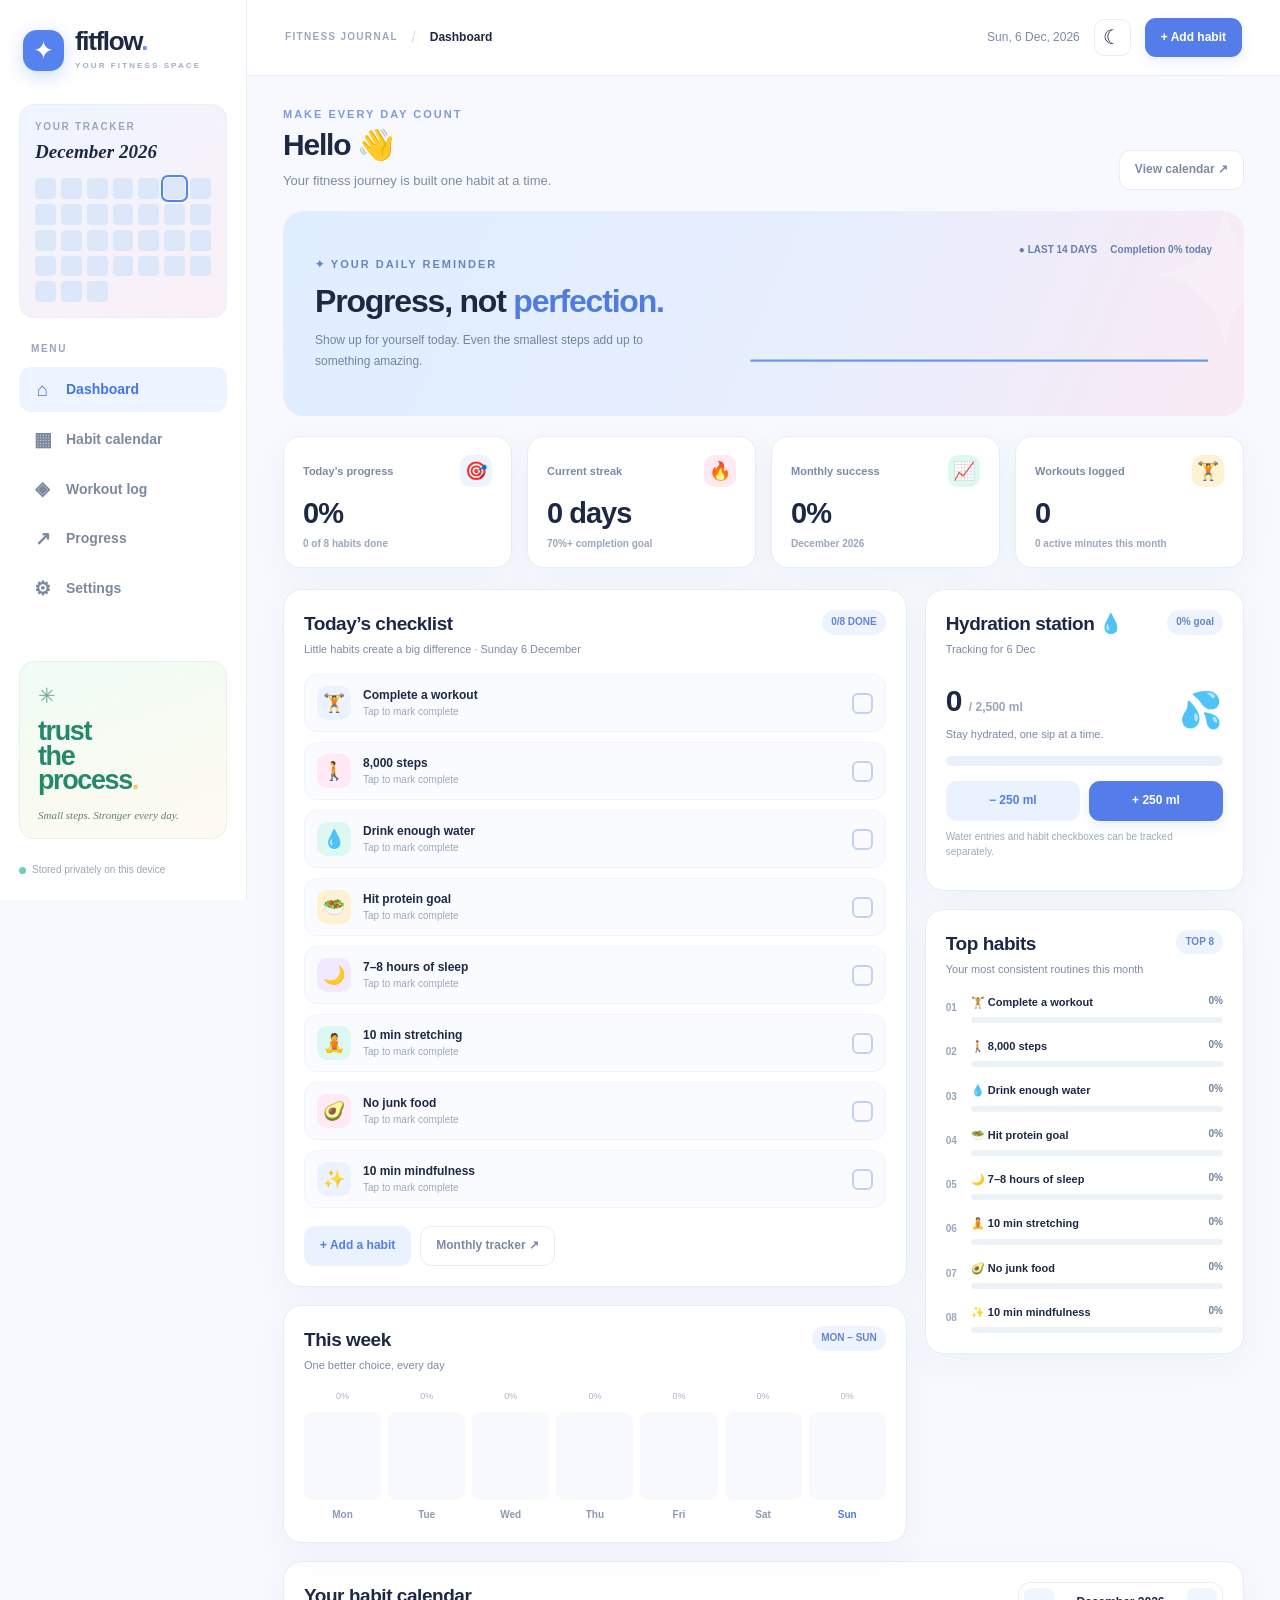
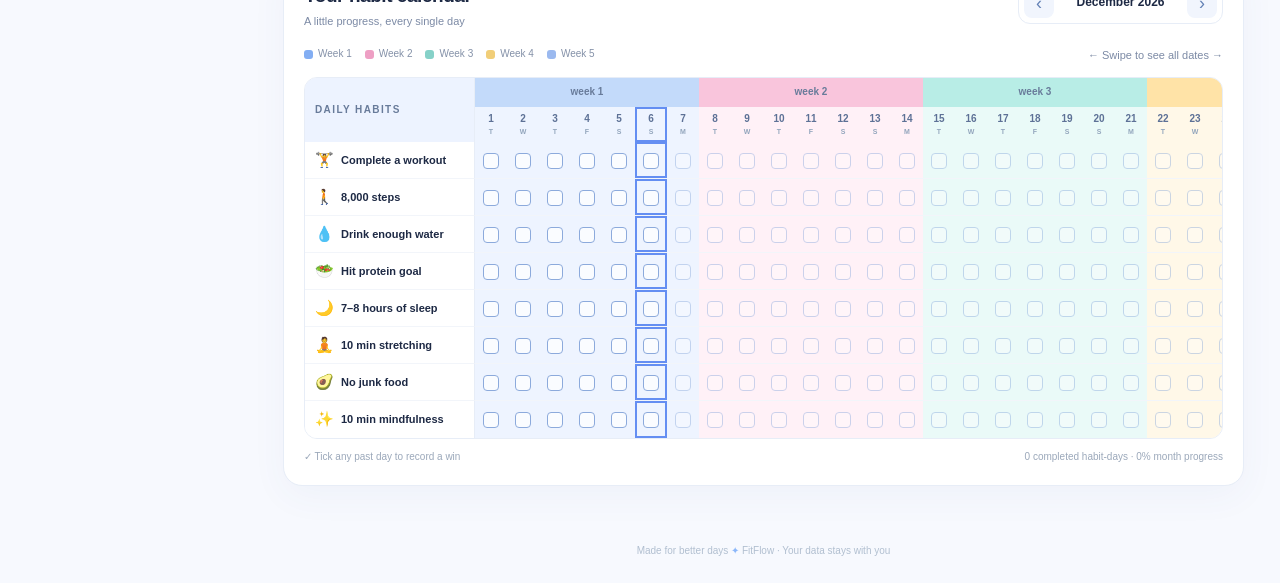
==== index.html @ 436bf13a "data 1" ====
<!doctype html>
<html lang="en">
<head>
  <meta charset="utf-8">
  <meta name="viewport" content="width=device-width, initial-scale=1, viewport-fit=cover">
  <meta name="theme-color" content="#edf4ff">
  <meta name="apple-mobile-web-app-capable" content="yes">
  <meta name="apple-mobile-web-app-status-bar-style" content="default">
  <meta name="apple-mobile-web-app-title" content="FitFlow">
  <meta name="description" content="An offline-friendly fitness, habits, water and workout tracker.">
  <link rel="manifest" href="manifest.webmanifest">
  <link rel="icon" type="image/png" href="icons/icon-192.png">
  <link rel="apple-touch-icon" href="icons/icon-192.png">
  <link rel="stylesheet" href="styles.css">
  <title>FitFlow — Your Fitness Dashboard</title>
</head>
<body>
  <div class="app-shell">
    <aside class="sidebar" id="sidebar">
      <div class="brand-wrap">
        <div class="brand-mark" aria-hidden="true">✦</div>
        <div><div class="brand-title">fitflow<span>.</span></div><div class="brand-sub">YOUR FITNESS SPACE</div></div>
      </div>
      <div class="sidebar-month">
        <div class="sidebar-month-label">YOUR TRACKER</div>
        <strong id="sidebarMonth">November 2026</strong>
        <div class="tiny-month" id="sidebarMonthGrid"></div>
      </div>
      <div class="side-section-label">MENU</div>
      <nav class="side-nav" aria-label="Main navigation">
        <button class="nav-link active" data-nav="today" type="button"><span class="nav-glyph">⌂</span><span>Dashboard</span></button>
        <button class="nav-link" data-nav="habits" type="button"><span class="nav-glyph">▦</span><span>Habit calendar</span></button>
        <button class="nav-link" data-nav="workouts" type="button"><span class="nav-glyph">◈</span><span>Workout log</span></button>
        <button class="nav-link" data-nav="progress" type="button"><span class="nav-glyph">↗</span><span>Progress</span></button>
        <button class="nav-link" data-nav="settings" type="button"><span class="nav-glyph">⚙</span><span>Settings</span></button>
      </nav>
      <div class="side-spacer"></div>
      <div class="quote-card"><span class="quote-star">✳</span><div>trust<br>the<br>process<span>.</span></div><p>Small steps. Stronger every day.</p></div>
      <div class="sidebar-foot"><span class="online-dot"></span> Stored privately on this device</div>
    </aside>

    <div class="main-shell">
      <header class="topbar">
        <div class="topbar-left"><span class="crumb">FITNESS JOURNAL</span><span class="crumb-divider">/</span><strong id="pageCrumb">Dashboard</strong></div>
        <div class="topbar-right"><span class="topbar-date" id="todayLabel"></span><button id="themeButton" type="button" class="icon-button" aria-label="Toggle dark mode" title="Dark mode">☾</button><button type="button" class="btn btn-primary top-add" data-open-habit>+ Add habit</button></div>
      </header>
      <main id="pageRoot" class="page-root" aria-live="polite"></main>
      <footer class="footer">Made for better days <span>✦</span> FitFlow · Your data stays with you</footer>
    </div>
  </div>
  <nav class="bottom-nav" aria-label="Mobile navigation">
    <button data-nav="today" class="bottom-link active" type="button"><span>⌂</span>Today</button>
    <button data-nav="habits" class="bottom-link" type="button"><span>▦</span>Habits</button>
    <button data-nav="workouts" class="bottom-link" type="button"><span>◈</span>Workout</button>
    <button data-nav="progress" class="bottom-link" type="button"><span>↗</span>Progress</button>
    <button data-nav="settings" class="bottom-link" type="button"><span>⚙</span>Settings</button>
  </nav>
  <div class="toast" id="toast" role="status" aria-live="polite"></div>
  <dialog id="habitDialog" class="app-dialog">
    <form id="habitForm" class="dialog-body">
      <div class="dialog-head"><div><span class="eyebrow">PERSONALIZE YOUR ROUTINE</span><h2 id="habitDialogTitle">New habit</h2></div><button type="button" class="x-button" data-close-dialog aria-label="Close">×</button></div>
      <input type="hidden" id="habitId">
      <label class="field-label" for="habitName">Habit name</label><input class="field-input" id="habitName" placeholder="e.g. 10,000 steps" maxlength="45" required>
      <label class="field-label" for="habitIcon">Icon</label><select class="field-input" id="habitIcon"><option value="🏋️">🏋️ Strength</option><option value="🚶">🚶 Steps</option><option value="💧">💧 Water</option><option value="🥗">🥗 Nutrition</option><option value="🌙">🌙 Sleep</option><option value="🧘">🧘 Mindfulness</option><option value="⚡">⚡ Energy</option><option value="📖">📖 Learning</option><option value="❤️">❤️ Health</option><option value="✨">✨ General</option></select>
      <label class="field-label" for="habitColor">Color</label><select class="field-input" id="habitColor"><option value="blue">Sky blue</option><option value="pink">Soft pink</option><option value="mint">Mint green</option><option value="yellow">Sunny yellow</option><option value="purple">Lilac</option></select>
      <div class="dialog-actions"><button type="button" class="btn btn-ghost" data-close-dialog>Cancel</button><button type="submit" class="btn btn-primary">Save habit</button></div>
    </form>
  </dialog>
  <script src="app.js" defer></script>
</body>
</html>
---- styles.css ----
:root{--bg:#f7f9fe;--panel:#fff;--ink:#1d2944;--muted:#7c8aa5;--subtle:#a1aec3;--line:#e7edf7;--accent:#537ee9;--accent-2:#7199f8;--blue-soft:#eaf1ff;--pink-soft:#ffe7f0;--mint-soft:#def8f3;--yellow-soft:#fff1c9;--purple-soft:#f0eaff;--shadow:0 10px 36px rgba(61,87,149,.048);--radius:20px;--week0:#a7c8fb;--week1:#f4a2c6;--week2:#8ddbd5;--week3:#ffd987;--week4:#b6cafa;--week5:#a6d4f9}
*{box-sizing:border-box}html{scroll-behavior:smooth}body{margin:0;background:var(--bg);color:var(--ink);font:14px/1.48 -apple-system,BlinkMacSystemFont,"Segoe UI",Inter,Arial,sans-serif;-webkit-font-smoothing:antialiased}button,input,select,textarea{font:inherit}button{cursor:pointer}button:focus-visible,input:focus-visible,select:focus-visible,textarea:focus-visible{outline:3px solid #8eaeff;outline-offset:2px}button:disabled{opacity:.45;cursor:not-allowed}svg{display:block;max-width:100%}h1,h2,h3,h4,p{margin-top:0}h1{font-size:30px;letter-spacing:-1.2px;line-height:1.15;margin-bottom:8px}h2{font-size:19px;letter-spacing:-.45px}h3{font-size:15px}p{color:var(--muted)}.app-shell{display:flex;min-height:100vh}.sidebar{width:247px;background:var(--panel);border-right:1px solid var(--line);padding:26px 19px 22px;display:flex;flex-direction:column;flex-shrink:0;position:sticky;top:0;height:100vh}.brand-wrap{display:flex;gap:11px;align-items:center;margin:2px 4px 32px}.brand-mark{width:41px;height:41px;display:grid;place-items:center;background:#5682ef;color:#fff;font-size:25px;border-radius:14px;box-shadow:0 5px 18px #5f8df050}.brand-title{font-size:26px;font-weight:850;letter-spacing:-1.35px;line-height:1.05}.brand-title span{color:#6d92f9}.brand-sub{font-size:8px;font-weight:850;letter-spacing:2.1px;color:var(--subtle);margin-top:5px}.sidebar-month{background:linear-gradient(145deg,#eff5ff,#fbeff6);border:1px solid #ecedfa;border-radius:15px;padding:15px;margin-bottom:24px}.sidebar-month-label,.side-section-label,.eyebrow{font-size:10px;letter-spacing:1.65px;font-weight:850;color:#98a5bd}.sidebar-month strong{display:block;font-family:Georgia,serif;font-size:19px;font-style:italic;margin:3px 0 12px}.tiny-month{display:grid;grid-template-columns:repeat(7,1fr);gap:5px}.tiny-cell{aspect-ratio:1;border-radius:4px;background:#dce7f9}.tiny-cell.done{background:#78a3ec}.tiny-cell.today-mini{outline:2px solid #5086ea;outline-offset:1px}.side-section-label{padding-left:12px;margin-bottom:10px}.side-nav{display:grid;gap:5px}.nav-link{width:100%;padding:12px 12px;border:0;border-radius:12px;background:transparent;color:#7c89a0;display:flex;align-items:center;gap:12px;text-align:left;font-weight:650;transition:background .15s,color .15s}.nav-link:hover{background:#f6f8fe}.nav-link.active{background:#edf3ff;color:#4575e2}.nav-glyph{font-size:19px;line-height:1;width:23px;text-align:center;font-weight:600}.side-spacer{flex:1;min-height:20px}.quote-card{border:1px solid #e6f1e8;background:linear-gradient(160deg,#effcf4,#fffaf1);border-radius:15px;padding:18px 18px 15px;margin-bottom:24px}.quote-star{font-size:21px;color:#76a899}.quote-card>div{font-weight:900;color:#25886b;font-size:27px;letter-spacing:-1.4px;line-height:.91;margin:8px 0 14px}.quote-card>div span{color:#ffc25b}.quote-card p{font-family:Georgia,serif;font-size:11px;font-style:italic;color:#657f77;margin:0}.sidebar-foot{font-size:10px;color:#9aa6b6;display:flex;align-items:center;gap:6px}.online-dot{width:7px;height:7px;border-radius:50%;background:#70cdb0;display:inline-block}.main-shell{min-width:0;flex:1;display:flex;flex-direction:column}.topbar{height:76px;background:var(--panel);border-bottom:1px solid var(--line);padding:0 38px;display:flex;align-items:center;justify-content:space-between;gap:15px}.topbar-left,.topbar-right{display:flex;align-items:center;gap:14px}.crumb{color:#9ca9bd;font-size:10px;font-weight:800;letter-spacing:1.3px}.crumb-divider{color:#d2dbeb}.topbar-left strong{font-size:12px}.topbar-date{font-size:12px;color:var(--muted)}.icon-button{width:37px;height:37px;display:grid;place-items:center;border-radius:10px;border:1px solid var(--line);background:var(--panel);color:var(--ink);font-size:20px}.btn{display:inline-flex;align-items:center;justify-content:center;gap:8px;padding:10px 15px;border:1px solid transparent;border-radius:11px;font-size:12px;font-weight:800;white-space:nowrap}.btn-primary{background:#547de9;color:white;box-shadow:0 5px 12px #547de920}.btn-primary:hover{background:#3c69db}.btn-secondary{background:var(--blue-soft);color:var(--accent)}.btn-ghost{border-color:var(--line);color:var(--muted);background:var(--panel)}.btn-danger{background:#fff0f2;color:#ce5267;border:1px solid #ffced7}.btn-small{padding:7px 10px;border-radius:9px;font-size:11px}.page-root{width:100%;max-width:1560px;margin:0 auto;padding:30px 36px 58px;flex:1}.page-head{display:flex;align-items:flex-end;justify-content:space-between;gap:14px;margin-bottom:21px}.page-head p{font-size:13px;margin:0}.title-kicker{font-size:11px;color:#7e9ada;font-weight:850;letter-spacing:2px;margin-bottom:6px}.month-switch{display:flex;align-items:center;gap:9px;border:1px solid var(--line);background:var(--panel);border-radius:12px;padding:5px}.month-switch button{height:30px;width:30px;border:0;background:#f1f5fd;border-radius:8px;color:#6280b5;font-size:18px}.month-switch strong{font-size:12px;min-width:115px;text-align:center}.hero{background:linear-gradient(113deg,#dfeeff 0%,#e7eefe 54%,#f9eaf4 100%);border-radius:21px;padding:27px 32px;margin-bottom:20px;display:grid;grid-template-columns:minmax(250px,.96fr) minmax(250px,1.04fr);align-items:center;min-height:205px;overflow:hidden;position:relative}.hero:after{content:'✦';position:absolute;font-size:200px;right:-65px;top:-80px;color:#ffffff38;pointer-events:none}.hero-content{z-index:1}.hero-kicker{font-size:11px;font-weight:900;letter-spacing:2px;color:#6586bd;margin-bottom:11px}.hero h1{font-size:clamp(27px,2.5vw,37px);max-width:380px;margin-bottom:10px}.hero h1 em{font-style:normal;color:#507ce2}.hero p{max-width:330px;color:#7183a3;font-size:12px;line-height:1.7;margin:0}.hero-chart{position:relative;z-index:1;min-width:0}.hero-chart .chart-summary{display:flex;gap:13px;justify-content:flex-end;margin-bottom:3px}.chart-summary span{color:#647eaf;font-size:10px;font-weight:800}.hero-chart svg{width:100%;height:124px;overflow:visible}.stats-grid{display:grid;grid-template-columns:repeat(4,minmax(0,1fr));gap:15px;margin-bottom:21px}.stat-card{background:var(--panel);border:1px solid var(--line);box-shadow:var(--shadow);border-radius:17px;padding:18px 19px 15px;min-width:0}.stat-card-top{display:flex;justify-content:space-between;align-items:center;gap:8px}.stat-label{font-size:11px;color:var(--muted);font-weight:700}.stat-icon{font-size:18px;background:#edf4ff;width:32px;height:32px;border-radius:10px;display:grid;place-items:center}.stat-card:nth-child(2) .stat-icon{background:#ffeaf3}.stat-card:nth-child(3) .stat-icon{background:#ddf9f0}.stat-card:nth-child(4) .stat-icon{background:#fff1d4}.stat-value{font-size:29px;letter-spacing:-1px;font-weight:850;margin:5px 0 2px}.stat-sub{color:#9ba7ba;font-size:10px;font-weight:650}.dashboard-grid{display:grid;grid-template-columns:minmax(0,1.7fr) minmax(274px,.87fr);gap:18px;align-items:start}.stack{display:grid;gap:18px;min-width:0}.panel{background:var(--panel);border:1px solid var(--line);border-radius:19px;box-shadow:var(--shadow);padding:20px;min-width:0}.panel-head{display:flex;justify-content:space-between;align-items:flex-start;gap:12px;margin-bottom:17px}.panel-head h2,.panel-head h3{margin:0 0 3px}.panel-head p{font-size:11px;margin:0}.tag{font-size:10px;padding:5px 9px;color:#6386cc;background:#edf4ff;border-radius:20px;font-weight:850}.daily-habit-list{display:grid;gap:10px}.daily-habit{display:flex;align-items:center;gap:12px;background:#f9fbff;border:1px solid #f0f3fa;border-radius:13px;padding:11px 12px;text-align:left;color:var(--ink);width:100%;transition:all .17s}.daily-habit:hover{border-color:#bfd4fb;transform:translateY(-1px)}.daily-habit.is-done{background:#f0f8f4;border-color:#e0f1e6}.habit-emoji{width:34px;height:34px;flex-shrink:0;display:grid;place-items:center;border-radius:10px;background:#ecf2ff;font-size:18px}.habit-emoji.pink{background:#ffeaf3}.habit-emoji.mint{background:#dcf8f0}.habit-emoji.yellow{background:#fff1d3}.habit-emoji.purple{background:#f1eafe}.daily-habit-name{flex:1;font-size:12px;font-weight:750;min-width:0}.daily-habit-sub{color:#9da9b9;font-size:10px;display:block;font-weight:500}.check-square{width:21px;height:21px;border:2px solid #c2d2ee;border-radius:6px;display:grid;place-items:center;color:white;font-size:14px;flex-shrink:0}.daily-habit.is-done .check-square{background:#6bbb9d;border-color:#6bbb9d}.habit-empty{padding:20px;text-align:center;color:var(--muted)}.water-hero{display:flex;justify-content:space-between;align-items:center;gap:5px;margin-bottom:12px}.water-amount{font-size:30px;letter-spacing:-1px;font-weight:850;margin-top:5px}.water-amount span{font-size:12px;color:#97a6bb;font-weight:650;letter-spacing:0}.water-drops{font-size:35px;line-height:1}.progress-track{background:#eaf0fa;border-radius:20px;height:10px;overflow:hidden}.progress-fill{height:100%;border-radius:20px;background:linear-gradient(90deg,#74b9f2,#5b7ae9);transition:width .2s}.water-buttons{display:grid;grid-template-columns:1fr 1fr;gap:9px;margin-top:15px}.water-tips{color:#9bacbd;font-size:10px;margin-top:9px}.leader-list{display:grid;gap:15px}.leader-row{display:flex;align-items:center;gap:10px}.leader-rank{font-size:10px;color:#98a7bc;width:15px;font-weight:850}.leader-main{flex:1;min-width:0}.leader-title{display:flex;justify-content:space-between;gap:8px;font-size:11px;font-weight:750;margin-bottom:7px}.leader-title span:first-child{max-width:70%;overflow:hidden;white-space:nowrap;text-overflow:ellipsis}.leader-title b{font-size:10px;color:#71829b}.leader-bar{height:6px;background:#edf2f9;border-radius:20px;overflow:hidden}.leader-bar>div{height:100%;border-radius:20px;background:var(--accent-2)}.leader-row:nth-child(5n+2) .leader-bar>div{background:#e9a6c6}.leader-row:nth-child(5n+3) .leader-bar>div{background:#79cbc2}.leader-row:nth-child(5n+4) .leader-bar>div{background:#edc570}.leader-row:nth-child(5n+5) .leader-bar>div{background:#aaa5e8}.weekly-grid{display:grid;grid-template-columns:repeat(7,minmax(0,1fr));gap:7px;align-items:end}.week-day{display:grid;gap:8px;text-align:center}.week-day .week-bar-wrap{height:88px;display:flex;align-items:flex-end;background:#f7f9fe;border-radius:9px;overflow:hidden}.week-day .week-bar{width:100%;min-height:0;background:#bbd1fd;border-radius:9px 9px 0 0}.week-day.is-today .week-bar{background:#5d88ec}.week-day b{font-size:10px;color:#8b9ab3;font-weight:700}.week-day.is-today b{color:#4e7ce8}.week-day span{font-size:9px;color:#aab5c7}.habit-calendar-card{margin-top:18px}.calendar-topline{display:flex;justify-content:space-between;align-items:center;gap:9px;flex-wrap:wrap;margin-bottom:14px}.color-legend{display:flex;gap:13px;flex-wrap:wrap}.legend-item{font-size:10px;color:#8491a8;display:inline-flex;align-items:center;gap:5px}.legend-dot{width:9px;height:9px;border-radius:3px;display:inline-block}.calendar-wrap{overflow-x:auto;max-width:100%;border:1px solid var(--line);border-radius:13px;overscroll-behavior-x:contain;scrollbar-color:#b5c9f0 transparent;scrollbar-width:thin}.calendar-table{border-collapse:separate;border-spacing:0;min-width:max-content;width:100%;table-layout:fixed}.calendar-table th,.calendar-table td{text-align:center;padding:0;white-space:nowrap}.calendar-table .sticky-habit{position:sticky;left:0;z-index:4;text-align:left;background:var(--panel);min-width:170px;max-width:170px;width:170px;border-right:1px solid var(--line);padding-left:10px}.calendar-table thead .sticky-habit{background:#edf3ff;color:#7190c9;font-size:10px;letter-spacing:1.4px}.calendar-table thead tr:first-child th{height:29px;font-size:10px;font-weight:800;color:#687b9a}.calendar-table thead tr:nth-child(2) th{height:35px;font-size:10px}.calendar-table td{height:37px;border-bottom:1px solid #f2f5fa}.calendar-table tbody tr:last-child td{border-bottom:none}.calendar-table td.sticky-habit{font-size:11px;font-weight:700}.matrix-label{display:flex;align-items:center;gap:7px}.matrix-label em{font-style:normal;color:#91a0b5;font-size:15px}.calendar-table .day-head,.calendar-table .day-cell{min-width:28px;width:28px}.calendar-table .day-head{color:#5d7196}.calendar-table .day-head small{font-size:7px;display:block;color:#92a5bc}.calendar-table .week-bg-0{background:#eef4ff}.calendar-table .week-bg-1{background:#fff1f7}.calendar-table .week-bg-2{background:#eafaf8}.calendar-table .week-bg-3{background:#fff8e8}.calendar-table .week-bg-4{background:#edf3ff}.calendar-table .week-bg-5{background:#edf8ff}.calendar-table .week-title-0{background:#c3dafa}.calendar-table .week-title-1{background:#f9c5dc}.calendar-table .week-title-2{background:#b8ede6}.calendar-table .week-title-3{background:#ffe3a7}.calendar-table .week-title-4{background:#c6d8fe}.calendar-table .week-title-5{background:#bce0fb}.matrix-check{width:16px;height:16px;border:1.4px solid #8caadc;background:#ffffffb6;border-radius:4px;color:white;display:inline-grid;place-items:center;vertical-align:middle;padding:0;font-size:12px;font-weight:950;line-height:1}.matrix-check[aria-pressed=true]{background:#6995ed;border-color:#6995ed}.week-bg-1 .matrix-check[aria-pressed=true]{background:#e58bad;border-color:#e58bad}.week-bg-2 .matrix-check[aria-pressed=true]{background:#66bdb5;border-color:#66bdb5}.week-bg-3 .matrix-check[aria-pressed=true]{background:#e9b654;border-color:#e9b654}.week-bg-4 .matrix-check[aria-pressed=true]{background:#769fe3;border-color:#769fe3}.current-day{box-shadow:inset 0 0 0 2px #648ef2!important}.matrix-percent{width:53px;min-width:53px;color:#697f9f;font-size:10px;font-weight:800;background:var(--panel)}.calendar-foot{display:flex;justify-content:space-between;gap:10px;flex-wrap:wrap;margin-top:11px;color:#9ba8ba;font-size:10px}.ring-row{display:grid;grid-template-columns:repeat(3,1fr);gap:15px}.ring-tile{background:#f9fbff;border-radius:15px;padding:12px 7px;text-align:center}.ring{width:88px;height:88px;margin:0 auto 8px;border-radius:50%;display:grid;place-items:center;position:relative}.ring::before{content:'';position:absolute;inset:10px;background:var(--panel);border-radius:50%}.ring-inner{z-index:1}.ring-inner strong{display:block;font-size:16px}.ring-inner small{display:block;color:#9aa8bd;font-size:9px}.ring-tile>p{font-weight:750;font-size:10px;margin:0}.section-gap{margin-top:18px}.actions-row{display:flex;gap:9px;align-items:center;flex-wrap:wrap}.muted{color:var(--muted)}.small{font-size:11px}.eyebrow{display:block;margin-bottom:8px}.two-col{display:grid;grid-template-columns:minmax(0,1fr) minmax(0,1fr);gap:18px}.metric-line{display:flex;align-items:center;justify-content:space-between;margin:6px 0 13px}.big-number{font-size:36px;letter-spacing:-1px;font-weight:850;line-height:1.1}.chart-panel{min-height:265px}.chart-panel svg{width:100%;height:auto;max-height:250px}.form-grid{display:grid;grid-template-columns:repeat(2,minmax(0,1fr));gap:14px}.form-grid .full{grid-column:1/-1}.field-label{font-size:11px;font-weight:800;color:#63728d;display:block;margin-bottom:6px}.field-input{display:block;width:100%;min-width:0;border:1px solid #dce5f2;padding:11px 12px;background:#fbfdff;border-radius:10px;color:var(--ink);outline:0}.field-input:focus{border-color:#83a6f2;box-shadow:0 0 0 3px #c9dcfa80}.field-input::placeholder{color:#b4c1d2}.form-note{font-size:10px;color:#9ba8bc}.exercise-rows{display:grid;gap:9px}.exercise-row{display:grid;grid-template-columns:minmax(100px,2fr) repeat(3,minmax(45px,.65fr)) 28px;gap:8px;align-items:end}.exercise-row .field-input{padding:9px 8px}.remove-exercise{border:0;background:#fff0f3;color:#d06276;border-radius:9px;height:39px;font-size:18px}.card-list{display:grid;gap:10px}.activity-card{display:flex;align-items:center;gap:13px;border:1px solid var(--line);border-radius:13px;padding:13px}.activity-emoji{width:42px;height:42px;background:#eaf1ff;display:grid;place-items:center;font-size:22px;border-radius:11px;flex-shrink:0}.activity-content{min-width:0;flex:1}.activity-content strong{font-size:12px;display:block}.activity-content p{font-size:10px;margin:2px 0 0;overflow-wrap:anywhere}.activity-time{color:#91a0b5;font-size:10px}.activity-actions{display:flex;gap:6px}.icon-danger{border:0;border-radius:8px;color:#c97c8d;background:#fff1f4;padding:7px 9px}.empty-state{text-align:center;padding:30px 16px;color:#95a2b5;background:#fafcff;border-radius:13px}.empty-state .empty-emoji{font-size:34px;display:block;margin-bottom:7px}.empty-state strong{display:block;color:#5d7295;font-size:13px;margin-bottom:5px}.empty-state p{margin:0;font-size:11px}.settings-section{padding:20px 0;border-bottom:1px solid var(--line)}.settings-section:first-of-type{padding-top:0}.settings-section:last-child{border-bottom:0;padding-bottom:0}.settings-section h3{margin:0 0 6px}.settings-section>p{font-size:11px;margin-bottom:15px}.settings-grid{display:grid;grid-template-columns:repeat(2,minmax(0,1fr));gap:14px;max-width:700px}.habit-manage{display:grid;gap:8px}.manage-row{display:flex;align-items:center;gap:10px;border:1px solid var(--line);padding:10px 12px;border-radius:12px}.manage-row span:nth-child(2){flex:1;font-weight:700;font-size:12px}.manage-row button{border:1px solid var(--line);background:var(--panel);border-radius:9px;padding:6px 9px;color:var(--muted)}.manage-row button.remove{color:#d66c7a}.footer{text-align:center;padding:0 24px 24px;font-size:10px;color:#b1bfd0}.footer span{color:#8bb7fa}.bottom-nav{display:none}.toast{position:fixed;bottom:28px;right:30px;background:#203457;color:#fff;padding:11px 17px;border-radius:12px;box-shadow:0 8px 30px #20345730;z-index:100;transform:translateY(12px);opacity:0;pointer-events:none;transition:all .22s;font-size:12px}.toast.show{transform:translateY(0);opacity:1}.app-dialog{border:1px solid #e5edf9;box-shadow:0 24px 90px #1425484f;border-radius:21px;padding:0;width:min(440px,calc(100vw - 32px));background:var(--panel);color:var(--ink)}.app-dialog::backdrop{background:#1725478c;backdrop-filter:blur(3px)}.dialog-body{padding:26px;display:grid;gap:9px}.dialog-head{display:flex;justify-content:space-between;align-items:flex-start;margin-bottom:8px}.dialog-head h2{margin:0;font-size:22px}.x-button{width:31px;height:31px;border:0;background:#edf3fb;color:#7387a4;border-radius:9px;font-size:21px}.dialog-actions{display:flex;justify-content:flex-end;gap:10px;margin-top:17px}
body.dark{--bg:#111a2b;--panel:#1b2840;--ink:#eff4ff;--muted:#a1b0cc;--subtle:#8ea0bd;--line:#30415f;--blue-soft:#293f69;--pink-soft:#50354d;--mint-soft:#254d4a;--yellow-soft:#584b33;--purple-soft:#47395c;--shadow:0 10px 36px rgba(0,0,0,.15)}body.dark .hero{background:linear-gradient(120deg,#283f66,#3e3457)}body.dark .hero p,body.dark .hero-kicker{color:#bec9e7}body.dark .sidebar-month{background:linear-gradient(135deg,#283954,#3a3048);border-color:var(--line)}body.dark .quote-card{background:linear-gradient(160deg,#1d3e38,#3b3527);border-color:#34524b}body.dark .quote-card>div{color:#89d4b2}body.dark .quote-card p{color:#b1c9bb}body.dark .daily-habit,body.dark .ring-tile,body.dark .week-day .week-bar-wrap,body.dark .empty-state{background:#23334e;border-color:#2d405e}body.dark .daily-habit.is-done{background:#23493f}body.dark .field-input{background:#253651;border-color:#3b4c69;color:var(--ink)}body.dark .calendar-table .sticky-habit{background:var(--panel)}body.dark .calendar-table thead .sticky-habit{background:#2c4164}body.dark .calendar-table .week-bg-0{background:#2a3d5e}body.dark .calendar-table .week-bg-1{background:#493347}body.dark .calendar-table .week-bg-2{background:#264946}body.dark .calendar-table .week-bg-3{background:#524432}body.dark .calendar-table .week-bg-4{background:#2a405f}body.dark .calendar-table .week-bg-5{background:#2b455f}body.dark .calendar-table td{border-bottom-color:#30405b}body.dark .matrix-check{background:#162640}body.dark .nav-link.active{background:#293f65;color:#a3bffd}body.dark .nav-link:hover{background:#253956}body.dark .month-switch button{background:#2b3d59;color:#bcd1f9}body.dark .stat-icon{background:#2c4261}body.dark .icon-danger,body.dark .remove-exercise{background:#483045}body.dark .matrix-percent{background:var(--panel)}
@media(max-width:1180px){.sidebar{width:215px;padding:24px 14px}.topbar{padding:0 25px}.page-root{padding:27px 24px 50px}.dashboard-grid{grid-template-columns:minmax(0,1.5fr) minmax(248px,.9fr)}.stat-card{padding:16px 13px}.stat-value{font-size:26px}}
@media(max-width:940px){.sidebar{display:none}.main-shell{width:100%}.topbar{padding:0 21px}.page-root{padding:24px 20px 70px}.footer{padding-bottom:80px}.bottom-nav{display:flex;position:fixed;bottom:0;left:0;right:0;z-index:50;height:calc(62px + env(safe-area-inset-bottom));padding:7px 9px calc(6px + env(safe-area-inset-bottom));background:var(--panel);border-top:1px solid var(--line);justify-content:space-around;box-shadow:0 -8px 24px #253d6310}.bottom-link{border:0;background:none;color:#96a3b7;display:flex;flex-direction:column;justify-content:center;align-items:center;gap:1px;font-size:10px;font-weight:750;min-width:52px}.bottom-link span{font-size:21px;line-height:1.2}.bottom-link.active{color:#5d8aea}.toast{bottom:85px}}
@media(max-width:700px){.topbar{height:62px;padding:0 15px}.crumb{font-size:9px}.topbar-date{display:none}.topbar-right{gap:8px}.top-add{padding:9px 11px}.page-root{padding:21px 14px 50px}.page-head{align-items:flex-start}.page-head h1{font-size:28px}.page-head p{max-width:280px}.hero{grid-template-columns:1fr;min-height:0;padding:24px 23px;gap:11px}.hero h1{font-size:30px}.hero-chart svg{height:105px}.stats-grid{grid-template-columns:repeat(2,minmax(0,1fr));gap:10px}.stat-card{padding:14px}.stat-value{font-size:25px}.dashboard-grid,.two-col{grid-template-columns:1fr}.panel{padding:17px}.ring-row{gap:7px}.ring{width:78px;height:78px}.ring-inner strong{font-size:14px}.ring-tile{padding:11px 2px}.calendar-table .sticky-habit{min-width:142px;max-width:142px;width:142px}.calendar-table .day-head,.calendar-table .day-cell{min-width:29px;width:29px}.color-legend{gap:8px}.page-head.stack-on-mobile{flex-direction:column;align-items:stretch}.month-switch{width:max-content}.footer{padding-bottom:72px}}
@media(max-width:400px){.top-add{font-size:10px}.topbar-left{gap:7px}.topbar-left strong{font-size:11px}.crumb{font-size:8px}.page-head h1{font-size:25px}.hero h1{font-size:27px}.stat-label{font-size:10px}.water-buttons .btn{font-size:10px;padding:9px 7px}.exercise-row{grid-template-columns:minmax(75px,2fr) repeat(3,minmax(35px,.65fr)) 25px;gap:4px}.exercise-row .field-input{font-size:11px;padding:9px 5px}.exercise-row .field-label{font-size:9px}}
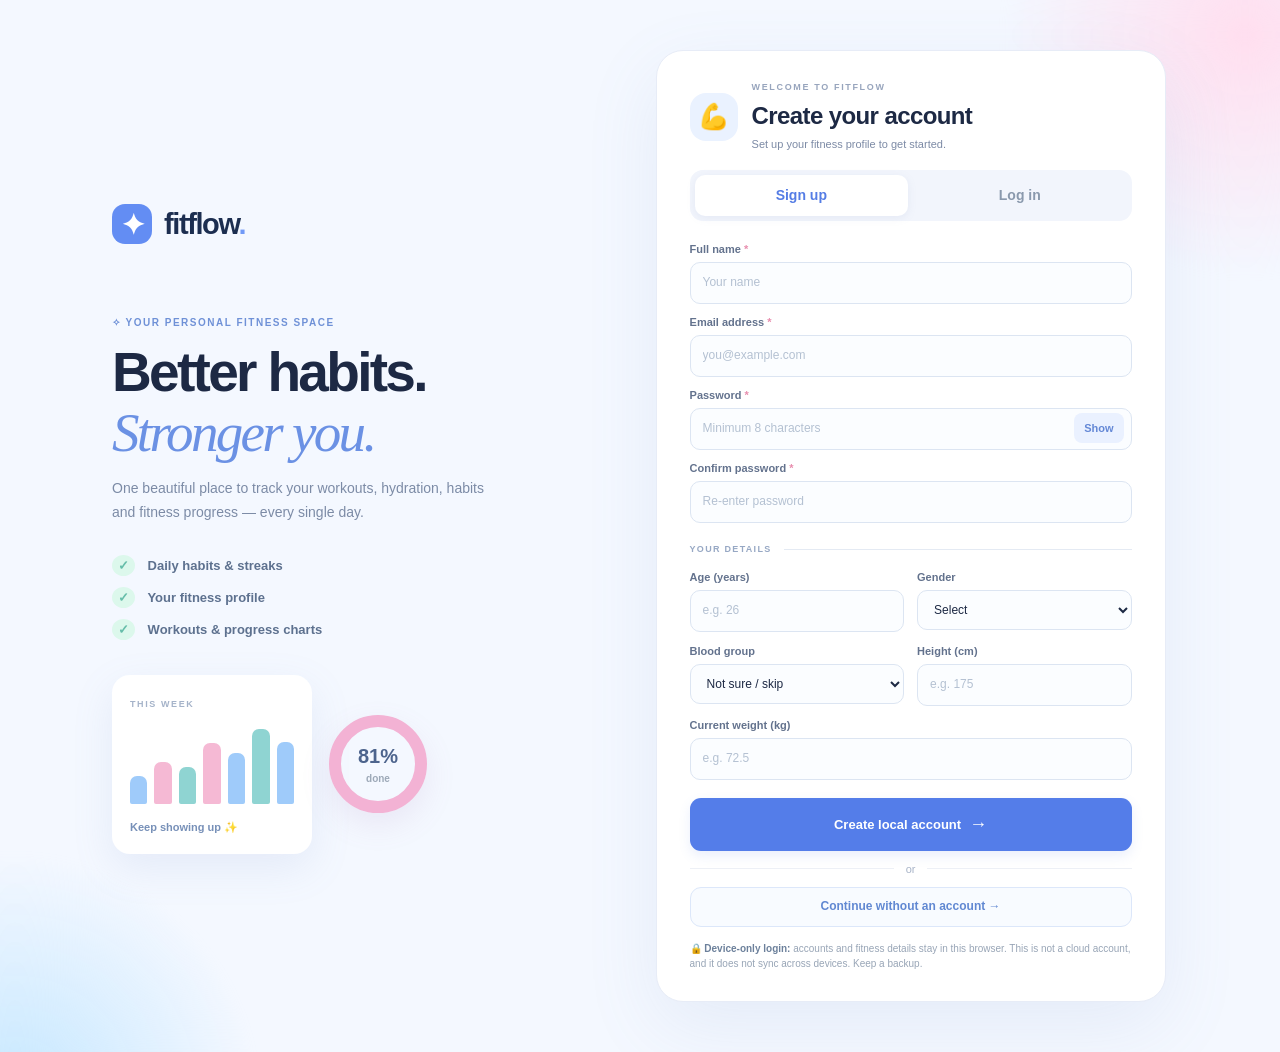
==== commit bb4ee24d: "DATA 2" ====
--- a/index.html
+++ b/index.html
@@ -14,7 +14,46 @@
   <link rel="stylesheet" href="styles.css">
   <title>FitFlow — Your Fitness Dashboard</title>
 </head>
-<body>
+<body class="auth-locked">
+
+  <section class="auth-screen" id="authScreen" aria-label="FitFlow account access">
+    <div class="auth-orbit auth-orbit-one"></div><div class="auth-orbit auth-orbit-two"></div>
+    <div class="auth-layout">
+      <div class="auth-pitch">
+        <div class="auth-logo"><span>✦</span> fitflow<span>.</span></div>
+        <div class="auth-pill">✧ YOUR PERSONAL FITNESS SPACE</div>
+        <h1>Better habits.<br><em>Stronger you.</em></h1>
+        <p>One beautiful place to track your workouts, hydration, habits and fitness progress — every single day.</p>
+        <div class="auth-perks"><div><span>✓</span> Daily habits & streaks</div><div><span>✓</span> Your fitness profile</div><div><span>✓</span> Workouts & progress charts</div></div>
+        <div class="auth-illustration"><div class="auth-mini-card"><span>THIS WEEK</span><div class="auth-bars"><i style="height:36%"></i><i style="height:53%"></i><i style="height:47%"></i><i style="height:77%"></i><i style="height:64%"></i><i style="height:94%"></i><i style="height:78%"></i></div><b>Keep showing up ✨</b></div><div class="auth-mini-ring">81%<small>done</small></div></div>
+      </div>
+      <div class="auth-form-wrap">
+        <div class="auth-card">
+          <div class="auth-card-heading"><div class="auth-card-icon">💪</div><div><span class="eyebrow">WELCOME TO FITFLOW</span><h2 id="authHeading">Create your account</h2><p id="authSubheading">Set up your fitness profile to get started.</p></div></div>
+          <div class="auth-tabs" role="tablist" aria-label="Account action"><button type="button" data-auth-mode="signup" aria-selected="true" class="active">Sign up</button><button type="button" data-auth-mode="login" aria-selected="false">Log in</button></div>
+          <form id="authForm" autocomplete="on">
+            <div id="signupFields">
+              <label class="field-label" for="signupName">Full name <span class="required-star">*</span></label><input class="field-input" id="signupName" name="name" placeholder="Your name" autocomplete="name" maxlength="60" required>
+            </div>
+            <label class="field-label" for="authEmail">Email address <span class="required-star">*</span></label><input class="field-input" id="authEmail" type="email" name="email" placeholder="you@example.com" autocomplete="email" maxlength="150" required>
+            <label class="field-label" for="authPassword">Password <span class="required-star">*</span></label><div class="auth-password-wrap"><input class="field-input" id="authPassword" type="password" name="password" placeholder="Minimum 8 characters" autocomplete="new-password" minlength="8" maxlength="128" required><button type="button" class="password-toggle" id="passwordToggle" aria-label="Show password">Show</button></div>
+            <div id="signupConfirmFields"><label class="field-label" for="authConfirm">Confirm password <span class="required-star">*</span></label><input class="field-input" id="authConfirm" type="password" name="confirm-password" placeholder="Re-enter password" autocomplete="new-password" minlength="8" maxlength="128" required></div>
+            <div id="signupProfileFields"><div class="auth-form-divider"><span>YOUR DETAILS</span><i></i></div><div class="auth-fields-grid">
+              <div><label class="field-label" for="signupAge">Age (years)</label><input class="field-input" id="signupAge" type="number" min="1" max="120" placeholder="e.g. 26" inputmode="numeric"></div>
+              <div><label class="field-label" for="signupGender">Gender</label><select class="field-input" id="signupGender"><option value="">Select</option><option value="Male">Male</option><option value="Female">Female</option><option value="Non-binary">Non-binary</option><option value="Other">Other</option><option value="Prefer not to say">Prefer not to say</option></select></div>
+              <div><label class="field-label" for="signupBlood">Blood group</label><select class="field-input" id="signupBlood"><option value="">Not sure / skip</option><option>A+</option><option>A-</option><option>B+</option><option>B-</option><option>AB+</option><option>AB-</option><option>O+</option><option>O-</option></select></div>
+              <div><label class="field-label" for="signupHeight">Height (cm)</label><input class="field-input" id="signupHeight" type="number" min="50" max="250" step="0.1" placeholder="e.g. 175" inputmode="decimal"></div>
+              <div class="auth-wide"><label class="field-label" for="signupWeight">Current weight (kg)</label><input class="field-input" id="signupWeight" type="number" min="10" max="500" step="0.1" placeholder="e.g. 72.5" inputmode="decimal"></div>
+            </div><label class="auth-migrate" id="migrateRow"><input type="checkbox" id="migrateExisting" checked> <span>Copy my existing FitFlow tracker data into this account</span></label></div>
+            <p class="auth-error" id="authError" role="alert" hidden></p>
+            <button class="btn btn-primary auth-submit" type="submit" id="authSubmit">Create local account <span>→</span></button>
+          </form>
+          <div class="auth-or"><span>or</span></div><button class="auth-guest" id="guestButton" type="button">Continue without an account →</button>
+          <p class="auth-privacy">🔒 <strong>Device-only login:</strong> accounts and fitness details stay in this browser. This is not a cloud account, and it does not sync across devices. Keep a backup.</p>
+        </div>
+      </div>
+    </div>
+  </section>
   <div class="app-shell">
     <aside class="sidebar" id="sidebar">
       <div class="brand-wrap">
@@ -32,6 +71,7 @@
         <button class="nav-link" data-nav="habits" type="button"><span class="nav-glyph">▦</span><span>Habit calendar</span></button>
         <button class="nav-link" data-nav="workouts" type="button"><span class="nav-glyph">◈</span><span>Workout log</span></button>
         <button class="nav-link" data-nav="progress" type="button"><span class="nav-glyph">↗</span><span>Progress</span></button>
+        <button class="nav-link" data-nav="profile" type="button"><span class="nav-glyph">♙</span><span>My profile</span></button>
         <button class="nav-link" data-nav="settings" type="button"><span class="nav-glyph">⚙</span><span>Settings</span></button>
       </nav>
       <div class="side-spacer"></div>
@@ -42,7 +82,7 @@
     <div class="main-shell">
       <header class="topbar">
         <div class="topbar-left"><span class="crumb">FITNESS JOURNAL</span><span class="crumb-divider">/</span><strong id="pageCrumb">Dashboard</strong></div>
-        <div class="topbar-right"><span class="topbar-date" id="todayLabel"></span><button id="themeButton" type="button" class="icon-button" aria-label="Toggle dark mode" title="Dark mode">☾</button><button type="button" class="btn btn-primary top-add" data-open-habit>+ Add habit</button></div>
+        <div class="topbar-right"><span class="topbar-date" id="todayLabel"></span><button id="accountButton" type="button" class="account-button" title="Open my profile" aria-label="My profile"><span id="accountInitial">U</span></button><button id="themeButton" type="button" class="icon-button" aria-label="Toggle dark mode" title="Dark mode">☾</button><button type="button" class="btn btn-primary top-add" data-open-habit>+ Add habit</button></div>
       </header>
       <main id="pageRoot" class="page-root" aria-live="polite"></main>
       <footer class="footer">Made for better days <span>✦</span> FitFlow · Your data stays with you</footer>
--- a/styles.css
+++ b/styles.css
@@ -5,3 +5,18 @@
 @media(max-width:940px){.sidebar{display:none}.main-shell{width:100%}.topbar{padding:0 21px}.page-root{padding:24px 20px 70px}.footer{padding-bottom:80px}.bottom-nav{display:flex;position:fixed;bottom:0;left:0;right:0;z-index:50;height:calc(62px + env(safe-area-inset-bottom));padding:7px 9px calc(6px + env(safe-area-inset-bottom));background:var(--panel);border-top:1px solid var(--line);justify-content:space-around;box-shadow:0 -8px 24px #253d6310}.bottom-link{border:0;background:none;color:#96a3b7;display:flex;flex-direction:column;justify-content:center;align-items:center;gap:1px;font-size:10px;font-weight:750;min-width:52px}.bottom-link span{font-size:21px;line-height:1.2}.bottom-link.active{color:#5d8aea}.toast{bottom:85px}}
 @media(max-width:700px){.topbar{height:62px;padding:0 15px}.crumb{font-size:9px}.topbar-date{display:none}.topbar-right{gap:8px}.top-add{padding:9px 11px}.page-root{padding:21px 14px 50px}.page-head{align-items:flex-start}.page-head h1{font-size:28px}.page-head p{max-width:280px}.hero{grid-template-columns:1fr;min-height:0;padding:24px 23px;gap:11px}.hero h1{font-size:30px}.hero-chart svg{height:105px}.stats-grid{grid-template-columns:repeat(2,minmax(0,1fr));gap:10px}.stat-card{padding:14px}.stat-value{font-size:25px}.dashboard-grid,.two-col{grid-template-columns:1fr}.panel{padding:17px}.ring-row{gap:7px}.ring{width:78px;height:78px}.ring-inner strong{font-size:14px}.ring-tile{padding:11px 2px}.calendar-table .sticky-habit{min-width:142px;max-width:142px;width:142px}.calendar-table .day-head,.calendar-table .day-cell{min-width:29px;width:29px}.color-legend{gap:8px}.page-head.stack-on-mobile{flex-direction:column;align-items:stretch}.month-switch{width:max-content}.footer{padding-bottom:72px}}
 @media(max-width:400px){.top-add{font-size:10px}.topbar-left{gap:7px}.topbar-left strong{font-size:11px}.crumb{font-size:8px}.page-head h1{font-size:25px}.hero h1{font-size:27px}.stat-label{font-size:10px}.water-buttons .btn{font-size:10px;padding:9px 7px}.exercise-row{grid-template-columns:minmax(75px,2fr) repeat(3,minmax(35px,.65fr)) 25px;gap:4px}.exercise-row .field-input{font-size:11px;padding:9px 5px}.exercise-row .field-label{font-size:9px}}
+
+/* V2: local sign-in and personal fitness profiles */
+body.auth-locked .app-shell,body.auth-locked .bottom-nav{display:none!important}
+.auth-screen[hidden],#signupFields[hidden],#signupProfileFields[hidden],#signupConfirmFields[hidden],#migrateRow[hidden],.auth-error[hidden]{display:none!important}
+.auth-screen{position:relative;isolation:isolate;min-height:100dvh;background:#f4f8ff;overflow:hidden}
+.auth-orbit{position:absolute;border-radius:50%;filter:blur(4px);pointer-events:none;z-index:-1}.auth-orbit-one{width:490px;height:490px;top:-210px;right:-210px;background:radial-gradient(circle,#ffdeef,#f3f8ff00 70%)}.auth-orbit-two{width:490px;height:490px;bottom:-290px;left:-230px;background:radial-gradient(circle,#c5e7ff,#f3f8ff00 70%)}
+.auth-layout{max-width:1120px;margin:auto;min-height:100dvh;display:grid;grid-template-columns:minmax(0,1fr) minmax(0,1.04fr);align-items:center;gap:46px;padding:50px 32px}
+.auth-pitch{align-self:stretch;display:flex;flex-direction:column;justify-content:center;padding:30px 12px 25px 0}.auth-logo{display:flex;align-items:center;gap:7px;font-size:29px;font-weight:900;letter-spacing:-1.4px;color:#1c2e50}.auth-logo>span:first-child{display:grid;place-items:center;width:40px;height:40px;border-radius:13px;background:#638df3;color:white;margin-right:5px}.auth-logo>span:last-child{color:#719af7;margin-left:-8px}.auth-pill{margin-top:70px;font-size:10px;font-weight:900;color:#6f91d7;letter-spacing:1.5px}.auth-pitch h1{font-size:clamp(40px,4.3vw,65px);letter-spacing:-2.7px;line-height:1.08;margin:13px 0 15px}.auth-pitch h1 em{font-family:Georgia,serif;color:#6b91e4;font-weight:500}.auth-pitch>p{max-width:390px;font-size:14px;line-height:1.7;color:#7c8ba6}.auth-perks{margin-top:17px;display:grid;gap:13px;color:#5d718f;font-size:13px;font-weight:700}.auth-perks span{margin-right:9px;color:#65bda9;background:#dcf8ec;border-radius:50%;padding:3px 6px}.auth-illustration{margin-top:35px;display:flex;align-items:center;gap:17px}.auth-mini-card{background:#fff;border-radius:18px;box-shadow:0 14px 40px #7993c721;width:200px;padding:17px 18px}.auth-mini-card>span{letter-spacing:1.6px;font-size:9px;font-weight:850;color:#a5b3c9}.auth-mini-card>b{font-size:11px;color:#7790b8}.auth-bars{height:80px;display:flex;align-items:flex-end;justify-content:space-around;gap:7px;margin:12px 0}.auth-bars i{border-radius:7px 7px 2px 2px;flex:1;background:#9fcbfa}.auth-bars i:nth-child(2n){background:#f5b9d4}.auth-bars i:nth-child(3n){background:#8fd4d2}.auth-mini-ring{height:98px;width:98px;border-radius:50%;display:flex;flex-direction:column;justify-content:center;align-items:center;border:12px solid #f3b2d4;box-shadow:0 12px 30px #a777ac20;color:#4d648d;font-size:20px;font-weight:900}.auth-mini-ring small{font-size:10px;color:#9da9b8;font-weight:600}
+.auth-form-wrap{display:flex;align-items:center;justify-content:center}.auth-card{background:#fff;box-shadow:0 24px 75px #6c88bc1c;border:1px solid #e7ecf7;border-radius:27px;width:100%;max-width:510px;padding:30px 33px}.auth-card-heading{display:flex;gap:14px;align-items:center;margin-bottom:18px}.auth-card-icon{width:48px;height:48px;border-radius:16px;display:grid;place-items:center;background:#eaf2ff;font-size:25px;flex:0 0 auto}.auth-card h2{font-size:24px;margin:0 0 2px;letter-spacing:-.6px}.auth-card-heading p{margin:0;font-size:11px}.auth-card .eyebrow{font-size:9px;margin-bottom:4px}.auth-tabs{display:grid;grid-template-columns:1fr 1fr;padding:5px;gap:5px;background:#f2f5fc;border-radius:13px;margin-bottom:20px}.auth-tabs button{border:0;border-radius:10px;padding:10px;background:transparent;font-weight:800;color:#8a99ad}.auth-tabs button.active{background:#fff;color:#557de5;box-shadow:0 2px 8px #899abd20}.auth-card form>.field-label,.auth-card form>#signupFields>.field-label{margin-top:10px}.auth-card .field-label{font-size:11px;margin-bottom:5px}.required-star{color:#e88eae}.auth-card .field-input{padding:11px 12px;font-size:12px}.auth-password-wrap{position:relative}.auth-password-wrap .field-input{padding-right:65px}.password-toggle{position:absolute;right:8px;top:5px;border:0;border-radius:8px;background:#eaf1ff;color:#6488d6;font-size:11px;font-weight:800;height:30px;padding:0 10px}.auth-form-divider{display:flex;align-items:center;gap:13px;font-size:9px;font-weight:850;letter-spacing:1.3px;color:#97a8c4;margin:20px 0 13px}.auth-form-divider i{height:1px;background:#e4eaf3;flex:1}.auth-fields-grid{display:grid;grid-template-columns:1fr 1fr;gap:11px 13px}.auth-wide{grid-column:1/-1}.auth-migrate{display:flex;align-items:start;gap:8px;margin-top:14px;color:#7689a7;font-size:11px}.auth-migrate input{accent-color:#5787eb;margin:2px 0 0}.auth-submit{margin-top:18px;width:100%;padding:12px 13px;font-size:13px}.auth-submit span{font-size:18px}.auth-or{display:flex;align-items:center;gap:12px;text-align:center;color:#a7b3c7;font-size:11px;margin:10px 0}.auth-or:before,.auth-or:after{content:'';height:1px;flex:1;background:#edf0f6}.auth-guest{width:100%;padding:10px;border:1px solid #dce7fa;border-radius:11px;background:#f8fbff;color:#6188d2;font-weight:800;font-size:12px}.auth-privacy{font-size:10px;line-height:1.5;margin:14px 0 0;color:#98a5b6}.auth-privacy strong{color:#6c809b}.auth-error{background:#fff0f3;color:#ba3f5f;border:1px solid #fbd0d8;padding:9px 11px;border-radius:9px;font-size:11px;margin:12px 0 0}
+.account-button{display:grid;place-items:center;width:38px;height:38px;border-radius:50%;background:linear-gradient(125deg,#79a5f5,#f1a9ce);color:#fff;font-weight:900;border:3px solid #f8faff;box-shadow:0 3px 12px #6f99dd40;flex-shrink:0}.profile-layout{display:grid;grid-template-columns:minmax(245px,.72fr) minmax(0,1.28fr);gap:18px}.profile-overview{text-align:center}.profile-avatar{width:90px;height:90px;border-radius:29px;background:linear-gradient(135deg,#8fb6fa,#edb3d2);color:white;font-size:42px;font-weight:900;display:grid;place-items:center;margin:5px auto 17px;box-shadow:0 12px 24px #86aae641}.profile-overview h2{font-size:24px;margin:0 0 2px}.profile-overview>p{font-size:12px}.profile-local-badge{display:inline-block;background:#e8f8f2;color:#479c88;border-radius:25px;padding:7px 11px;font-size:10px;font-weight:800}.profile-highlights{display:grid;grid-template-columns:1fr 1fr;gap:10px;margin-top:24px}.profile-highlights>div{background:#f5f8ff;border:1px solid #eaf0fb;border-radius:14px;padding:17px 5px}.profile-highlights span{display:block;font-size:9px;letter-spacing:1.1px;font-weight:850;color:#a0adc3}.profile-highlights strong{display:block;margin-top:6px;font-size:16px;color:#566d93}.profile-privacy-note{font-size:11px;line-height:1.6;margin:20px 0}.profile-logout,.profile-save{width:100%}.profile-editor .form-grid{margin-top:15px}.profile-editor .field-input{font-size:12px}body.dark .profile-highlights>div{background:#263956;border-color:#3a4b69}body.dark .profile-highlights strong{color:#bed0ee}body.dark .auth-card{background:#233249;color:#eaf0fc;border-color:#3b506e}body.dark .auth-screen{background:#151e2d}body.dark .auth-pitch h1,body.dark .auth-logo{color:#ecf4ff}body.dark .auth-pitch>p{color:#b3c2db}body.dark .auth-tabs{background:#1b293d}body.dark .auth-tabs button.active{background:#2e4362}body.dark .auth-mini-card{background:#233249}body.dark .auth-guest{background:#283b56;border-color:#3c5272;color:#b5ceff}
+@media(max-width:920px){.auth-layout{grid-template-columns:1fr;gap:25px;padding:24px 16px 38px}.auth-pitch{display:none}.auth-card{max-width:510px;padding:25px 23px}.profile-layout{grid-template-columns:1fr}}
+@media(max-width:700px){.auth-layout{display:flex;justify-content:center;align-items:center;min-height:100dvh}.auth-card{border-radius:22px;padding:22px 18px;box-shadow:0 15px 50px #668bb41c}.auth-card-heading{margin-bottom:15px}.auth-card h2{font-size:21px}.auth-fields-grid{gap:9px}.auth-card .field-input{padding:10px 11px}.topbar-right{gap:6px}.account-button{width:34px;height:34px}.top-add{padding:9px 8px}.profile-overview{padding:22px 17px}}
+@media(max-width:380px){.auth-card{padding:19px 14px}.auth-card .field-input{font-size:11px}}
+
+#signupConfirmFields{margin-top:10px}
